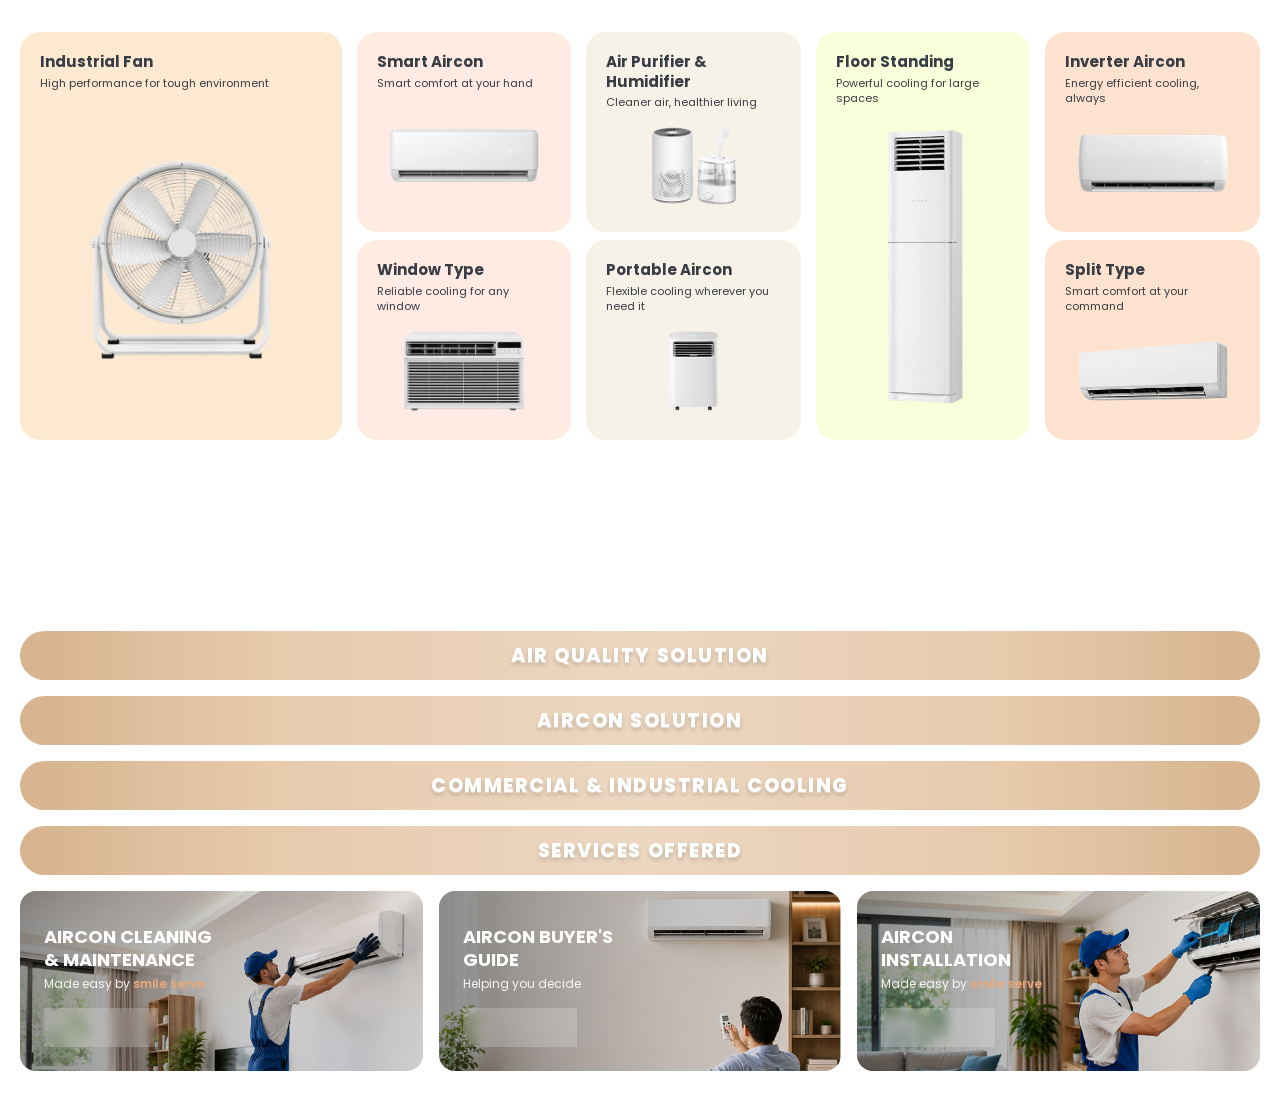
==== index.html @ ed52a46e "index filename update, removed space at the end" ====
<!DOCTYPE html>
<html lang="en">

<head>
  <meta charset="UTF-8" />
  <meta name="viewport" content="width=device-width, initial-scale=1.0" />
  <title>Product Grid</title>
  <link rel="preconnect" href="https://fonts.googleapis.com">
  <link href="https://fonts.googleapis.com/css2?family=Poppins:wght@400;600;700&display=swap" rel="stylesheet">
  <link rel="stylesheet" href="styles.css" />
  <link rel="stylesheet" href="services.css">
  <style>
    *,
    *::before,
    *::after {
      box-sizing: border-box;
      margin: 0;
      padding: 0;
    }

    body {
      font-family: "Poppins", sans-serif;
      background: #fff;
      padding: 32px 20px;
    }
  </style>
</head>

<body>
  <section class="product-grid">
    <!-- Col 1: tall -->
    <a class="card bg-peach tall card-industrial">
      <div>
        <p class="card-title">Industrial Fan</p>
        <p class="card-desc">High performance for tough environment</p>
      </div>
      <img src="images/industrial-fan.png" alt="" class="card-img">
    </a>
    <!-- Col 2 -->
    <a href="#" class="card bg-pink card-smart">
      <div>
        <p class="card-title">Smart Aircon</p>
        <p class="card-desc">Smart comfort at your hand</p>
      </div>
      <img src="images/smart-aircon.png" alt="" class="card-img">
    </a>
    <a href="#" class="card bg-pink card-window">
      <div>
        <p class="card-title">Window Type</p>
        <p class="card-desc">Reliable cooling for any window</p>
      </div>
      <img src="images/window-type.png" alt="" class="card-img">
    </a>
    <!-- Col 3 -->
    <a href="#" class="card bg-beige card-purifier">
      <div>
        <p class="card-title">Air Purifier &amp;
          Humidifier</p>
        <p class="card-desc">Cleaner air,
          healthier living</p>
      </div>
      <img src="images/air-purifier-humidifier.png" alt="" class="card-img">
    </a>
    <a href="#" class="card bg-beige card-portable">
      <div>
        <p class="card-title">Portable Aircon</p>
        <p class="card-desc">Flexible cooling wherever you need it</p>
      </div>
      <img src="images/portable-aircon.png" alt="" class="card-img">
    </a>
    <!-- Col 4: tall -->
    <a href="#" class="card bg-green tall card-floor">
      <div>
        <p class="card-title">Floor Standing</p>
        <p class="card-desc">Powerful cooling for large spaces</p>
      </div>
      <img src="images/floor-standing.png" alt="" class="card-img">
    </a>
    <!-- Col 5 -->
    <a href="#" class="card bg-orange card-inverter">
      <div>
        <p class="card-title">Inverter Aircon</p>
        <p class="card-desc">Energy efficient cooling,
          always</p>
      </div>
      <img src="images/inverter-aircon.png" alt="" class="card-img">
    </a>

    <a href="#" class="card bg-orange card-split">
      <div>
        <p class="card-title">Split Type</p>
        <p class="card-desc">Smart comfort at your command</p>
      </div>
      <img src="images/split-type.png" alt="" class="card-img">
    </a>
  </section>

  <br>
  <br>
  <br>
  <br>
  <br>
  <br>
  <br>

  <div class="services-banner">
    <span>AIR QUALITY SOLUTION</span>
  </div>

  <div class="services-banner">
    <span>AIRCON SOLUTION</span>
  </div>

  <div class="services-banner">
    <span>COMMERCIAL & INDUSTRIAL COOLING</span>
  </div>

  <div class="services-banner">
    <span>SERVICES OFFERED</span>

    <style>
      .services-banner {
        max-width: 1300px;
        width: 100%;
        margin: 16px auto;
        padding: clamp(6px, 1.5vw, 10px) 2rem;
        display: flex;
        justify-content: center;
        align-items: center;
        text-align: center;
        border-radius: 999px;

        /* Soft beige gradient similar to the image */
        background: linear-gradient(90deg,
            #D7B38F 0%,
            #E7CAAC 20%,
            #ecd7c1 50%,
            #E7CAAC 80%,
            #D7B38F 100%);
      }

      .services-banner span {
        font-size: clamp(18px, 1.5vw, 32px);
        font-weight: 800;
        letter-spacing: 0.08em;
        text-transform: uppercase;

        color: #ffffff;

        /* Subtle embossed/shadow effect */
        text-shadow:
          0 1px 0 rgba(255, 255, 255, 0.45),
          0 3px 4px rgba(0, 0, 0, 0.18);
      }
    </style>
  </div>


  <section class="banner-grid">
    <!-- Banner 1 -->
    <div class="banner banner-1">
      <div class="banner-content">
        <p class="banner-title">Aircon Cleaning<br>&amp; Maintenance</p>
        <p class="banner-sub">Made easy by <span>smile serve</span></p>
        <a href="#" class="banner-btn">Learn more</a>
      </div>
    </div>

    <!-- Banner 2 -->
    <div class="banner banner-2">
      <div class="banner-content">
        <p class="banner-title">Aircon Buyer's<br>Guide</p>
        <p class="banner-sub">Helping you decide</p>
        <a href="#" class="banner-btn">Learn more</a>
      </div>
    </div>

    <!-- Banner 3 -->
    <div class="banner banner-3">
      <div class="banner-content">
        <p class="banner-title">Aircon<br>Installation</p>
        <p class="banner-sub">Made easy by <span>smile serve</span></p>
        <a href="#" class="banner-btn">Learn more</a>
      </div>
    </div>

    </div>
  </section>
</body>

</html>
---- styles.css ----
/* ── GRID ── */
.product-grid {
  display: grid;
  max-width: 1300px;
  margin: 0 auto;
  grid-template-columns: repeat(2, 1fr);
  grid-template-rows: auto;
  gap: 8px 15px;
}

/* ── CARD ── */
.card {
  border-radius: 20px;
  padding: 20px;
  display: flex;
  flex-direction: column;
  overflow: hidden;
  gap: 8px;
  min-height: 190px;
  text-decoration: none;
}

.card:hover {
  transform: translateY(-2px);
  box-shadow:
    0 8px 28px rgba(0, 0, 0, 0.04),
    0 2px 8px rgba(0, 0, 0, 0.07);
}

.card-title {
  font-size: 15px;
  font-weight: 700;
  color: var(--PrimaryTextColor-PrimaryGray100, #383d45);
  line-height: 1.3;
  margin-bottom: 4px;
}

.card-desc {
  font-size: 11px;
  color: var(--PrimaryTextColor-PrimaryGray100, #383d45);
  line-height: 1.4;
}

.card-emoji {
  font-size: 52px;
  text-align: center;
  margin-top: auto;
  padding-top: 8px;
  line-height: 1;
}

.card-img {
  width: 100%;
  height: 100%;
  max-height: 80px;
  max-width: 150px;
  margin: auto;
  object-fit: contain;
}

.card.tall .card-emoji {
  font-size: 70px;
}

/* ── COLORS ── */
.bg-peach {
  background: #fde9d1;
}
.bg-pink {
  background: #ffeae4;
}

.bg-beige {
  background: #f7f2e8;
}

.bg-green {
  background: #f9ffda;
}
.bg-orange {
  background: #fde3cf;
}

@media (width > 768px) {
  .product-grid {
    grid-template-columns: repeat(3, 1fr);
  }
}

/* ── DESKTOP ── */
@media (width > 1024px) {
  .product-grid {
    /* grid-template-columns: repeat(5, 1fr); */
    grid-template-columns: 1.5fr repeat(4, 1fr);
    grid-template-rows: repeat(2, 200px);
  }

  .card {
    min-height: unset;
  }

  .card.tall .card-img {
    max-height: 280px;
    max-width: 180px;
  }

  .card.tall .card-emoji {
    font-size: 90px;
  }

  /* Col 1: tall */
  .card-industrial {
    grid-column: 1;
    grid-row: 1 / 3;
  }

  /* Col 2 */
  .card-smart {
    grid-column: 2;
    grid-row: 1;
  }
  .card-window {
    grid-column: 2;
    grid-row: 2;
  }

  /* Col 3 */
  .card-purifier {
    grid-column: 3;
    grid-row: 1;
  }
  .card-portable {
    grid-column: 3;
    grid-row: 2;
  }

  /* Col 4: tall */
  .card-floor {
    grid-column: 4;
    grid-row: 1 / 3;
  }

  /* Col 5 */
  .card-inverter {
    grid-column: 5;
    grid-row: 1;
  }
  .card-split {
    grid-column: 5;
    grid-row: 2;
  }
}
---- services.css ----
/* ── BANNER GRID ── */
.banner-grid {
  display: grid;
  grid-template-columns: repeat(3, 1fr);
  gap: 16px;
  max-width: 1300px;
  margin: 0 auto;
}

/* ── BANNER CARD ── */
.banner {
  border-radius: 16px;
  overflow: hidden;
  position: relative;
  min-height: 180px;
  display: flex;
  align-items: flex-end;
  padding: 24px;
  background-size: cover !important;
}

/* Colored backgrounds */
.banner-1 {
  background-image: url(images/ac-installation.jpg);
}
.banner-2 {
  background-image: url(images/ac-buyers-guide.jpg);
}
.banner-3 {
  background-image: url(images/ac-maintenance.jpg);
}

/* Dark overlay so text pops */
.banner::before {
  content: "";
  position: absolute;
  inset: 0;
  background: linear-gradient(
    to right,
    rgba(0, 0, 0, 0.45) 0%,
    rgba(0, 0, 0, 0.15) 60%,
    rgba(0, 0, 0, 0) 100%
  );
  z-index: 0;
}

/* Decorative person placeholder */
.banner-person {
  position: absolute;
  right: 16px;
  bottom: 0;
  font-size: 80px;
  line-height: 1;
  z-index: 0;
  opacity: 0.55;
  user-select: none;
}

/* ── TEXT CONTENT ── */
.banner-content {
  position: relative;
  z-index: 1;
  max-width: 55%;
}

.banner-title {
  font-size: 18px;
  font-weight: 700;
  color: #fff;
  line-height: 1.25;
  text-transform: uppercase;
  margin-bottom: 4px;
}

.banner-sub {
  font-size: 12px;
  color: rgba(255, 255, 255, 0.9);
  margin-bottom: 16px;
}

.banner-sub span {
  color: #e8a87c;
  font-weight: 600;
}

/* ── BUTTON ── */
.banner-btn {
  display: inline-flex;
  align-items: center;
  padding: 9px 20px;
  border-radius: 40px;
  background: rgba(255, 255, 255, 0.2);
  border: 1.5px solid rgba(255, 255, 255, 0.6);
  color: #fff;
  font-size: 12px;
  font-weight: 600;
  font-family: "Poppins", sans-serif;
  cursor: pointer;
  backdrop-filter: blur(4px);
  transition: background 0.2s;
  text-decoration: none;
  white-space: nowrap;
}

.banner-btn:hover {
  background: rgba(255, 255, 255, 0.35);
}

/* ── MOBILE ── */
@media (max-width: 700px) {
  .banner-grid {
    grid-template-columns: 1fr;
  }

  .banner {
    min-height: 160px;
  }

  .banner-title {
    font-size: 16px;
  }
  .banner-person {
    font-size: 64px;
  }
}
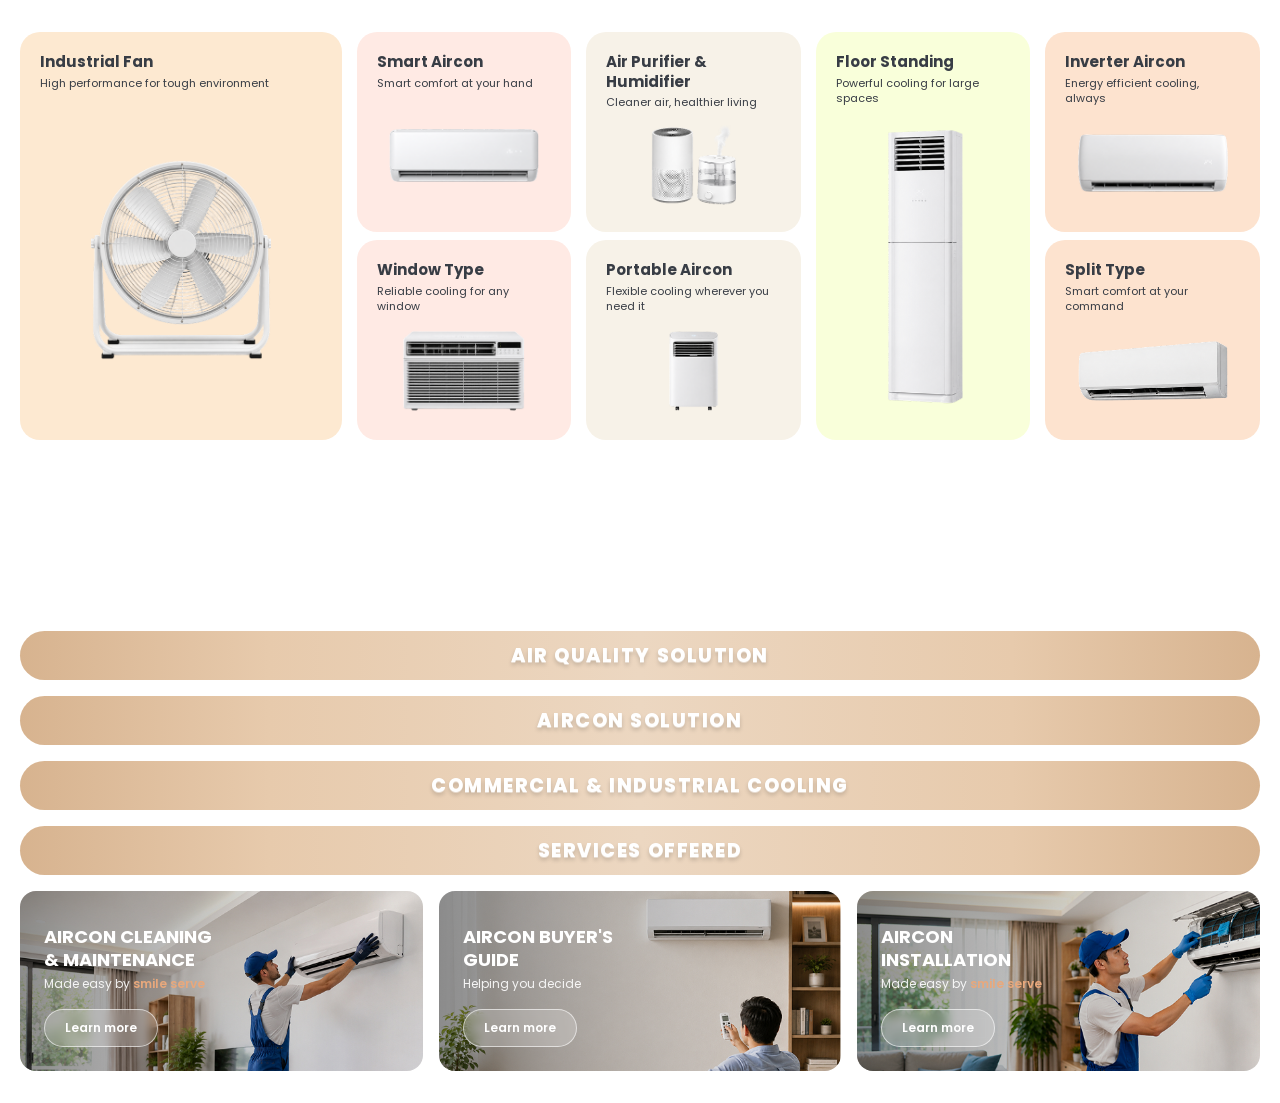
==== commit 56716867: "update: .card.tall flex-direction in mobile is set to row" ====
--- a/index.html
+++ b/index.html
@@ -74,7 +74,7 @@
         <p class="card-title">Floor Standing</p>
         <p class="card-desc">Powerful cooling for large spaces</p>
       </div>
-      <img src="images/floor-standing.png" alt="" class="card-img">
+      <img src="images/floor-standing.png" alt="" class="card-img floor-standing">
     </a>
     <!-- Col 5 -->
     <a href="#" class="card bg-orange card-inverter">
--- a/styles.css
+++ b/styles.css
@@ -5,7 +5,7 @@
   margin: 0 auto;
   grid-template-columns: repeat(2, 1fr);
   grid-template-rows: auto;
-  gap: 8px 15px;
+  gap: 8px;
 }
 
 /* ── CARD ── */
@@ -58,8 +58,12 @@
   object-fit: contain;
 }
 
-.card.tall .card-emoji {
-  font-size: 70px;
+.card.tall:has(.floor-standing) {
+  flex-direction: row;
+}
+
+.card.tall .floor-standing {
+  max-height: 150px;
 }
 
 /* ── COLORS ── */
@@ -93,6 +97,7 @@
     /* grid-template-columns: repeat(5, 1fr); */
     grid-template-columns: 1.5fr repeat(4, 1fr);
     grid-template-rows: repeat(2, 200px);
+    gap: 8px 15px;
   }
 
   .card {
@@ -104,8 +109,8 @@
     max-width: 180px;
   }
 
-  .card.tall .card-emoji {
-    font-size: 90px;
+  .card.tall.card.tall:has(.floor-standing) {
+    flex-direction: column;
   }
 
   /* Col 1: tall */
